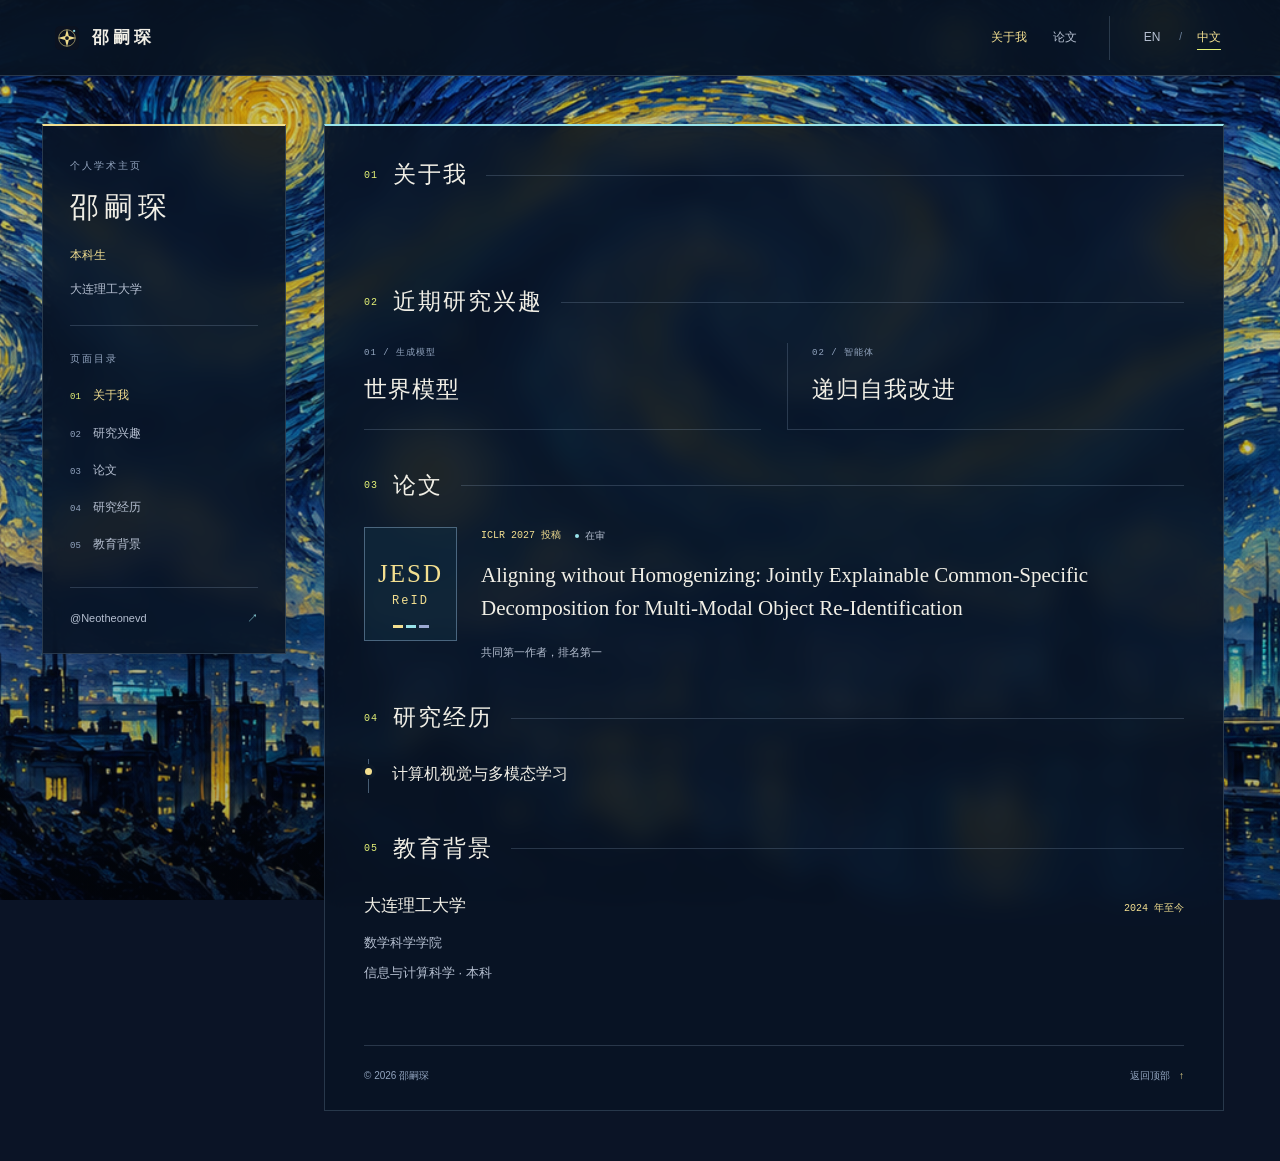
==== zh/index.html @ 3973ff3c "Use site-wide artwork background and separate Chinese and English pages" ====
<!doctype html>
<html lang="zh-CN">
<head>
  <meta charset="utf-8">
  <meta name="viewport" content="width=device-width, initial-scale=1">
  <meta name="theme-color" content="#0b1220">
  <meta name="description" content="邵嗣琛 · 大连理工大学 · 个人学术主页">
  <meta property="og:title" content="邵嗣琛">
  <meta property="og:type" content="website">
  <meta property="og:image" content="https://neotheonevd.github.io/assets/starry-night-city.png">
  <title>邵嗣琛 · 个人学术主页</title>
  <link rel="canonical" href="https://neotheonevd.github.io/zh/">
  <link rel="alternate" hreflang="en" href="https://neotheonevd.github.io/">
  <link rel="alternate" hreflang="zh-CN" href="https://neotheonevd.github.io/zh/">
  <link rel="icon" href="../assets/star.svg" type="image/svg+xml">
  <link rel="preload" as="image" href="../assets/starry-night-city.png">
  <link rel="stylesheet" href="../styles.css">
  <script src="../site.js" defer></script>
</head>
<body>
  <div class="site-background" aria-hidden="true"></div>
  <a class="skip-link" href="#main">跳转正文</a>
  <header class="masthead">
    <a class="wordmark" href="#top" aria-label="首页"><img src="../assets/star.svg" width="24" height="24" alt=""><span>邵嗣琛</span></a>
    <div class="header-actions"><nav class="top-nav" aria-label="页面目录"><a href="#about">关于我</a><a href="#publications">论文</a></nav>
      <nav class="language-switch" aria-label="Language"><a href="../" lang="en" hreflang="en" data-language-link>EN</a><span aria-hidden="true">/</span><a href="./" lang="zh-CN" hreflang="zh-CN" data-language-link aria-current="page">中文</a></nav>
    </div>
  </header>
  <div class="page-shell" id="top">
    <aside class="sidebar" aria-label="个人学术主页">
      <div class="identity"><p class="eyebrow">个人学术主页</p><h1>邵嗣琛</h1><p class="role">本科生</p><p class="affiliation">大连理工大学</p></div>
      <nav class="side-nav" aria-label="页面目录"><p class="eyebrow">页面目录</p><a href="#about" aria-current="location"><span>01</span>关于我</a>
<a href="#research"><span>02</span>研究兴趣</a>
<a href="#publications"><span>03</span>论文</a>
<a href="#experience"><span>04</span>研究经历</a>
<a href="#education"><span>05</span>教育背景</a></nav>
      <a class="sidebar-github" href="https://github.com/Neotheonevd" target="_blank" rel="noopener noreferrer"><span>@Neotheonevd</span><span aria-hidden="true">↗</span></a>
    </aside>
    <main id="main" tabindex="-1">
      <section class="section about-section" id="about" aria-labelledby="about-title"><div class="section-heading"><span class="section-number">01</span><h2 id="about-title">关于我</h2><span class="heading-line"></span></div>
        <div class="about-copy">
          <!-- Personal introduction: the owner will supply the text for this language. -->
        </div>
      </section>
      <section class="section" id="research" aria-labelledby="research-title"><div class="section-heading"><span class="section-number">02</span><h2 id="research-title">近期研究兴趣</h2><span class="heading-line"></span></div>
        <div class="interest-grid"><article class="interest"><p class="interest-kicker">01 / 生成模型</p><h3>世界模型</h3></article><article class="interest"><p class="interest-kicker">02 / 智能体</p><h3>递归自我改进</h3></article></div>
      </section>
      <section class="section" id="publications" aria-labelledby="publications-title"><div class="section-heading"><span class="section-number">03</span><h2 id="publications-title">论文</h2><span class="heading-line"></span></div>
        <article class="publication"><div class="publication-mark" aria-hidden="true"><span>JESD</span><small>ReID</small><div class="modality-bars"><i></i><i></i><i></i></div></div><div class="publication-body"><div class="publication-meta"><span class="venue">ICLR 2027 投稿</span><span class="review-status"><span></span>在审</span></div><h3>Aligning without Homogenizing: Jointly Explainable Common-Specific Decomposition for Multi-Modal Object Re-Identification</h3><p class="authorship">共同第一作者，排名第一</p>
          <!-- The owner will supply any additional paper description. -->
        </div></article>
      </section>
      <section class="section" id="experience" aria-labelledby="experience-title"><div class="section-heading"><span class="section-number">04</span><h2 id="experience-title">研究经历</h2><span class="heading-line"></span></div>
        <div class="experience-entry"><span class="timeline-point" aria-hidden="true"></span><h3>计算机视觉与多模态学习</h3>
          <!-- The owner will supply research experience details. -->
        </div>
      </section>
      <section class="section" id="education" aria-labelledby="education-title"><div class="section-heading"><span class="section-number">05</span><h2 id="education-title">教育背景</h2><span class="heading-line"></span></div>
        <div class="education-entry"><div class="education-top"><h3>大连理工大学</h3><span class="education-date">2024 年至今</span></div><p>数学科学学院</p><p>信息与计算科学 · 本科</p></div>
      </section>
      <footer class="footer"><span>© <span id="year">2026</span> 邵嗣琛</span><a href="#top">返回顶部 <span aria-hidden="true">↑</span></a></footer>
    </main>
  </div>
</body>
</html>
---- styles.css ----
@charset "UTF-8";
:root{color-scheme:dark;--text:#f1efe6;--muted:#b6c0d1;--faint:#93a5bf;--line:#a3c2dd35;--gold:#f3df90;--cyan:#98e3ea;--acid:#e4f176;--serif:Georgia,'Times New Roman','Noto Serif SC','Songti SC',serif;--sans:'Segoe UI','PingFang SC','Microsoft YaHei',sans-serif;--mono:'Cascadia Code',Consolas,monospace}
*{box-sizing:border-box}html{scroll-behavior:smooth;scroll-padding-top:112px}body{margin:0;background:#0b1426;color:var(--text);font:15px/1.85 var(--sans);-webkit-font-smoothing:antialiased}.site-background{position:fixed;inset:0;z-index:-1;pointer-events:none;background:linear-gradient(#07132630,#050d1f52),url('assets/starry-night-city.png') center/cover no-repeat}a{color:inherit;text-decoration:none}a:focus-visible{outline:2px solid var(--acid);outline-offset:5px}::selection{background:var(--gold);color:#0b1426}p{margin:0 0 16px}.skip-link{position:fixed;top:-80px;left:20px;padding:10px 18px;z-index:100;background:var(--gold);color:#0b1426}.skip-link:focus{top:10px}
.masthead{position:sticky;top:0;z-index:10;display:flex;align-items:center;justify-content:space-between;height:76px;padding:0 4.3%;border-bottom:1px solid var(--line);background:#081322e8;backdrop-filter:blur(16px)}.wordmark{display:flex;align-items:center;gap:13px;font-size:13px;letter-spacing:2px;font-weight:600}html[lang="zh-CN"] .wordmark{font-size:17px;letter-spacing:4px}.header-actions{display:flex;align-items:center;gap:32px}.top-nav{display:flex;gap:26px;font-size:12px;color:var(--muted)}.top-nav a:hover,.top-nav .nav-active{color:var(--gold)}.language-switch{display:flex;align-items:center;gap:11px;border-left:1px solid var(--line);padding-left:26px;font-size:12px}.language-switch>a{min-width:32px;min-height:44px;display:flex;align-items:center;justify-content:center;color:var(--muted)}.language-switch>a[aria-current]{color:var(--gold);text-decoration:underline;text-decoration-color:var(--acid);text-underline-offset:8px}.language-switch>span{color:#7288a3;font-size:10px}
.page-shell{display:grid;grid-template-columns:244px minmax(0,900px);gap:38px;max-width:1330px;padding:48px 42px 50px;margin:auto;align-items:start}.sidebar{position:sticky;top:112px;padding:31px 27px 24px;border:1px solid var(--line);border-top:2px solid var(--gold);background:#081425df;backdrop-filter:blur(12px)}.identity{padding-bottom:25px;border-bottom:1px solid var(--line)}.eyebrow{color:var(--faint);font:9px/1.7 var(--mono);letter-spacing:1.4px;margin-bottom:15px}html[lang="zh-CN"] .eyebrow{letter-spacing:2px;font-family:var(--sans);font-size:10px}h1{font:400 30px/1.3 var(--serif);letter-spacing:-.5px;margin:0 0 17px}html[lang="zh-CN"] h1{font-size:29px;letter-spacing:5px}.role{font-size:12px;color:var(--gold);margin:0 0 13px}.affiliation{font-size:12px;color:var(--muted);line-height:1.8;margin:0}.side-nav{display:flex;flex-direction:column;margin-top:24px}.side-nav>.eyebrow{margin-bottom:10px;font-size:8px}.side-nav>a{display:flex;align-items:baseline;gap:12px;color:var(--muted);font-size:12px;padding:9px 0;line-height:1.6}.side-nav>a>span{color:var(--faint);font:9px var(--mono)}.side-nav>a[aria-current],.side-nav>a:hover{color:var(--gold)}.side-nav>a[aria-current]>span{color:var(--acid)}.sidebar-github{display:flex;justify-content:space-between;gap:10px;border-top:1px solid var(--line);margin-top:24px;padding-top:20px;font-size:11px;color:var(--muted)}.sidebar-github>span:last-child{color:var(--cyan)}.sidebar-github:hover{color:var(--gold)}
main{min-width:0;padding:33px 39px 0;background:#081425df;border:1px solid var(--line);border-top:2px solid var(--cyan);backdrop-filter:blur(12px)}.section{padding:32px 0 8px;scroll-margin-top:28px}.about-section{padding-top:0}.section-heading{display:flex;align-items:center;gap:15px;margin-bottom:25px}.section-number{color:var(--acid);font:10px var(--mono);letter-spacing:1px}.section-heading h2{margin:0;font:400 26px/1.4 var(--serif);letter-spacing:-.25px}html[lang="zh-CN"] .section-heading h2{font-size:23px;letter-spacing:2px}.heading-line{flex:1;height:1px;margin-left:3px;background:var(--line)}.about-copy{min-height:30px;font-size:15px;color:var(--muted)}
.interest-grid{display:grid;grid-template-columns:1fr 1fr;gap:26px}.interest{min-width:0;border-bottom:1px solid var(--line);padding:3px 0 23px}.interest+.interest{border-left:1px solid var(--line);padding-left:24px}.interest-kicker{color:var(--faint);font:9px/1.7 var(--mono);letter-spacing:1px;margin-bottom:12px}.interest h3{margin:0;font:400 24px/1.4 var(--serif);letter-spacing:-.3px}html[lang="zh-CN"] .interest h3{font-size:23px;letter-spacing:1px}.publication{display:grid;grid-template-columns:93px minmax(0,1fr);gap:24px}.publication-mark{position:relative;height:114px;border:1px solid #91b2cf77;background:#102a3f99;display:flex;flex-direction:column;align-items:center;justify-content:center;color:var(--gold)}.publication-mark>span{font:25px var(--serif);letter-spacing:2px}.publication-mark>small{font:12px var(--mono);letter-spacing:2px;margin-top:6px}.modality-bars{position:absolute;bottom:12px;display:flex;gap:3px}.modality-bars i{width:10px;height:3px;background:var(--gold)}.modality-bars i:nth-child(2){background:var(--cyan)}.modality-bars i:nth-child(3){background:#9ba9d3}.publication-meta{display:flex;flex-wrap:wrap;align-items:center;gap:14px;margin-bottom:13px}.venue{font:10px/1.6 var(--mono);color:var(--gold)}.review-status{display:flex;align-items:center;gap:6px;font-size:10px;color:var(--muted)}.review-status>span{height:4px;width:4px;border-radius:50%;background:var(--cyan)}.publication h3{margin:0 0 16px;font:400 21px/1.6 var(--serif);overflow-wrap:break-word}.authorship{color:var(--muted);font-size:11px;margin:0}.experience-entry{position:relative;border-left:1px solid #91b2cf77;margin-left:4px;padding:0 0 4px 23px}.timeline-point{position:absolute;top:9px;left:-4px;height:7px;width:7px;border-radius:50%;background:var(--gold);box-shadow:0 0 0 4px #0b1828}.experience-entry h3{font-size:16px;font-weight:500;margin:0}.education-entry{padding-bottom:10px}.education-top{display:flex;align-items:baseline;justify-content:space-between;gap:15px;margin-bottom:10px}.education-top h3{font-weight:500;font-size:17px;margin:0}.education-date{white-space:nowrap;color:var(--gold);font:10px var(--mono)}.education-entry>p{font-size:13px;color:var(--muted);margin:5px 0}.footer{display:flex;align-items:center;justify-content:space-between;flex-wrap:wrap;gap:15px;margin-top:37px;padding:21px 0 25px;border-top:1px solid var(--line);color:var(--faint);font-size:10px}.footer a:hover,.footer a>span{color:var(--gold)}.footer a>span{margin-left:6px}
@media(min-width:1500px){.page-shell{max-width:1420px;grid-template-columns:255px minmax(0,1000px);gap:46px}main{padding:40px 46px 0}}
@media(max-width:1100px){.page-shell{grid-template-columns:210px minmax(0,1fr);padding:35px 28px;gap:25px}.sidebar{padding:26px 22px}main{padding:29px 27px 0}.publication{grid-template-columns:75px minmax(0,1fr);gap:18px}.publication-mark{height:100px}.publication h3{font-size:19px}.interest h3{font-size:21px}.education-top{display:block}.education-date{display:block;margin-top:8px}}
@media(max-width:760px){html{scroll-padding-top:91px}.site-background{background-position:64% center}.masthead{height:66px;padding:0 21px}.wordmark{font-size:11px;letter-spacing:1.2px;gap:9px}html[lang="zh-CN"] .wordmark{font-size:15px}.wordmark img{width:21px;height:21px}.top-nav{display:none}.header-actions{gap:0}.language-switch{padding-left:0;border-left:0;gap:8px;font-size:12px}.page-shell{display:block;max-width:650px;padding:25px 18px 34px}.sidebar{position:static;margin:0 0 24px;padding:24px 23px 0}.identity{border-bottom:0;padding-bottom:4px}.identity>.eyebrow{font-size:8px;margin-bottom:10px}h1{font-size:29px;margin-bottom:11px}.role{display:inline;font-size:11px;margin:0 13px 0 0}.affiliation{display:inline;font-size:11px}.side-nav{flex-direction:row;white-space:nowrap;overflow-x:auto;gap:22px;margin-top:19px;padding:13px 0;border-top:1px solid var(--line);scrollbar-width:thin;scrollbar-color:#eedb8b66 transparent}.side-nav>.eyebrow{display:none}.side-nav>a{font-size:11px;gap:7px;padding:5px 0}.side-nav>a>span{font-size:8px}.sidebar-github{margin:0;padding:13px 0 16px;font-size:11px}main{padding:25px 22px 0}.section{padding:29px 0 6px}.about-section{padding-top:0}.section-heading{gap:11px;margin-bottom:21px}.section-heading h2{font-size:23px}html[lang="zh-CN"] .section-heading h2{font-size:21px}.section-number{font-size:9px}.about-copy{min-height:24px;font-size:14px}.interest-grid{gap:18px}.interest+.interest{padding-left:17px}.interest-kicker{font-size:8px;letter-spacing:.4px;margin-bottom:10px}.interest h3,html[lang="zh-CN"] .interest h3{font-size:21px}.publication{display:block}.publication-mark{display:none}.publication-meta{gap:12px}.venue,.review-status{font-size:10px}.publication h3{font-size:21px;line-height:1.6}.authorship{font-size:11px}.experience-entry{padding-left:19px}.experience-entry h3{font-size:15px}.education-top h3{font-size:16px}.education-entry>p{font-size:12px}.footer{margin-top:27px;font-size:10px;gap:10px}}
@media(max-width:370px){.masthead{padding:0 17px}.wordmark{letter-spacing:.5px;font-size:10px}.page-shell{padding-left:13px;padding-right:13px}.sidebar,main{padding-left:19px;padding-right:19px}.interest-grid{grid-template-columns:1fr;gap:15px}.interest+.interest{padding-left:0;border-left:0}}
@media(prefers-reduced-motion:reduce){html{scroll-behavior:auto}}
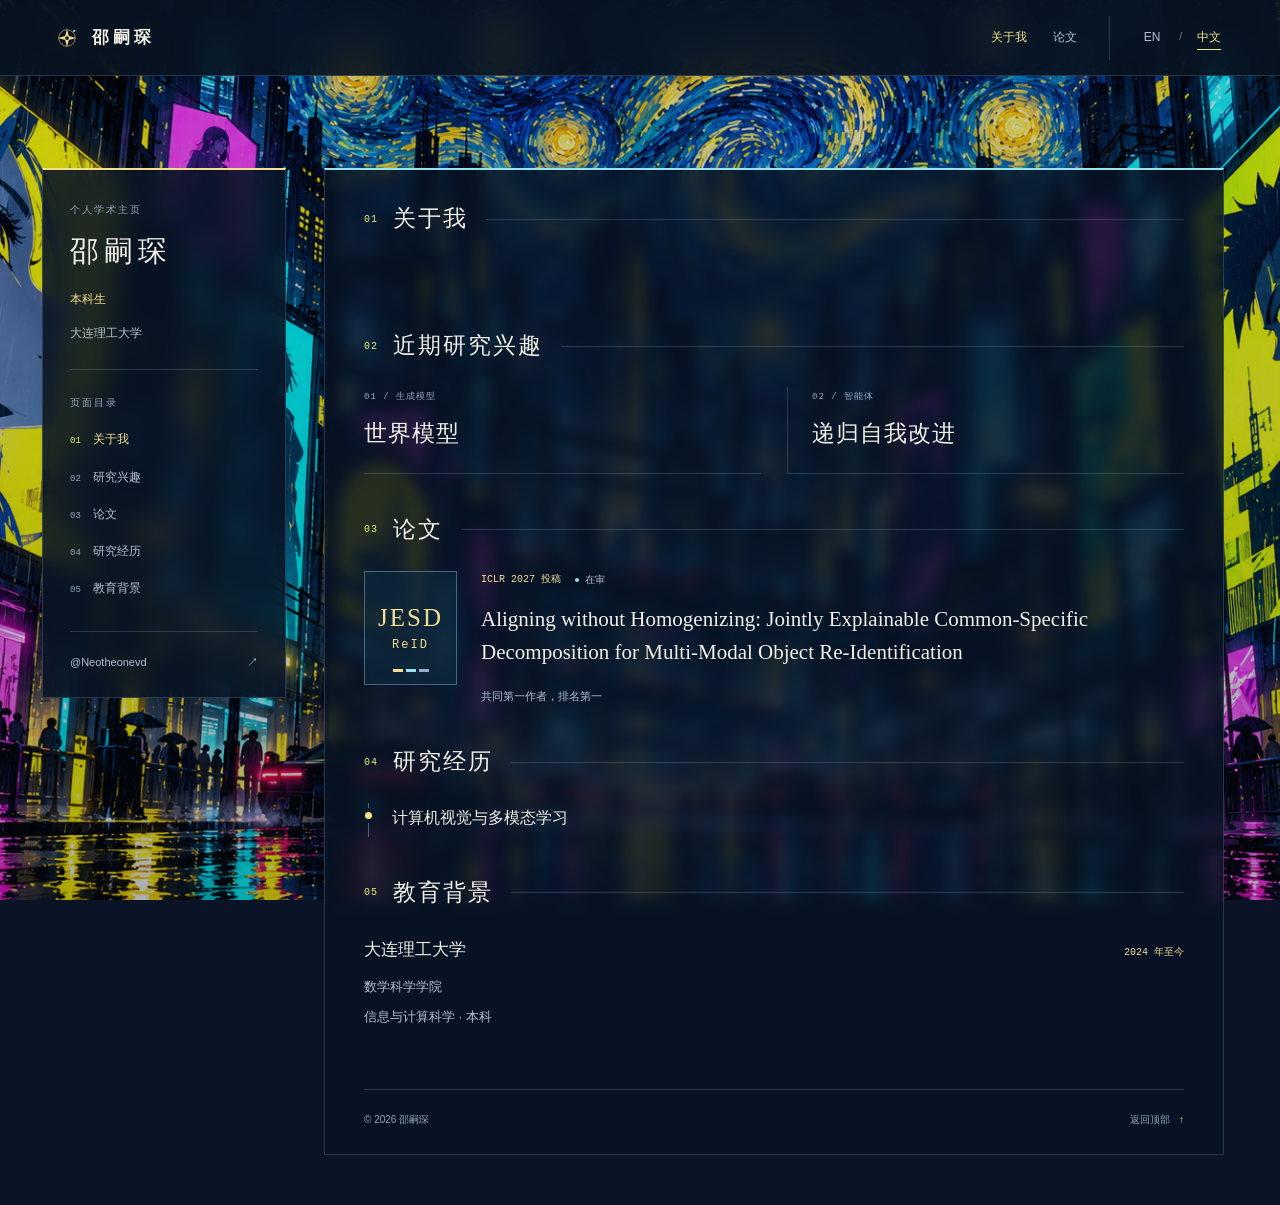
==== commit dca23c86: "Strengthen cyberpunk background with neon billboards and a rainy night street" ====
--- a/zh/index.html
+++ b/zh/index.html
@@ -7,13 +7,13 @@
   <meta name="description" content="邵嗣琛 · 大连理工大学 · 个人学术主页">
   <meta property="og:title" content="邵嗣琛">
   <meta property="og:type" content="website">
-  <meta property="og:image" content="https://neotheonevd.github.io/assets/starry-night-city.png">
+  <meta property="og:image" content="https://neotheonevd.github.io/assets/starry-rain-city-v2.png">
   <title>邵嗣琛 · 个人学术主页</title>
   <link rel="canonical" href="https://neotheonevd.github.io/zh/">
   <link rel="alternate" hreflang="en" href="https://neotheonevd.github.io/">
   <link rel="alternate" hreflang="zh-CN" href="https://neotheonevd.github.io/zh/">
   <link rel="icon" href="../assets/star.svg" type="image/svg+xml">
-  <link rel="preload" as="image" href="../assets/starry-night-city.png">
+  <link rel="preload" as="image" href="../assets/starry-rain-city-v2.png">
   <link rel="stylesheet" href="../styles.css">
   <script src="../site.js" defer></script>
 </head>
--- a/styles.css
+++ b/styles.css
@@ -1,12 +1,17 @@
-@charset "UTF-8";
-:root{color-scheme:dark;--text:#f1efe6;--muted:#b6c0d1;--faint:#93a5bf;--line:#a3c2dd35;--gold:#f3df90;--cyan:#98e3ea;--acid:#e4f176;--serif:Georgia,'Times New Roman','Noto Serif SC','Songti SC',serif;--sans:'Segoe UI','PingFang SC','Microsoft YaHei',sans-serif;--mono:'Cascadia Code',Consolas,monospace}
-*{box-sizing:border-box}html{scroll-behavior:smooth;scroll-padding-top:112px}body{margin:0;background:#0b1426;color:var(--text);font:15px/1.85 var(--sans);-webkit-font-smoothing:antialiased}.site-background{position:fixed;inset:0;z-index:-1;pointer-events:none;background:linear-gradient(#07132630,#050d1f52),url('assets/starry-night-city.png') center/cover no-repeat}a{color:inherit;text-decoration:none}a:focus-visible{outline:2px solid var(--acid);outline-offset:5px}::selection{background:var(--gold);color:#0b1426}p{margin:0 0 16px}.skip-link{position:fixed;top:-80px;left:20px;padding:10px 18px;z-index:100;background:var(--gold);color:#0b1426}.skip-link:focus{top:10px}
-.masthead{position:sticky;top:0;z-index:10;display:flex;align-items:center;justify-content:space-between;height:76px;padding:0 4.3%;border-bottom:1px solid var(--line);background:#081322e8;backdrop-filter:blur(16px)}.wordmark{display:flex;align-items:center;gap:13px;font-size:13px;letter-spacing:2px;font-weight:600}html[lang="zh-CN"] .wordmark{font-size:17px;letter-spacing:4px}.header-actions{display:flex;align-items:center;gap:32px}.top-nav{display:flex;gap:26px;font-size:12px;color:var(--muted)}.top-nav a:hover,.top-nav .nav-active{color:var(--gold)}.language-switch{display:flex;align-items:center;gap:11px;border-left:1px solid var(--line);padding-left:26px;font-size:12px}.language-switch>a{min-width:32px;min-height:44px;display:flex;align-items:center;justify-content:center;color:var(--muted)}.language-switch>a[aria-current]{color:var(--gold);text-decoration:underline;text-decoration-color:var(--acid);text-underline-offset:8px}.language-switch>span{color:#7288a3;font-size:10px}
-.page-shell{display:grid;grid-template-columns:244px minmax(0,900px);gap:38px;max-width:1330px;padding:48px 42px 50px;margin:auto;align-items:start}.sidebar{position:sticky;top:112px;padding:31px 27px 24px;border:1px solid var(--line);border-top:2px solid var(--gold);background:#081425df;backdrop-filter:blur(12px)}.identity{padding-bottom:25px;border-bottom:1px solid var(--line)}.eyebrow{color:var(--faint);font:9px/1.7 var(--mono);letter-spacing:1.4px;margin-bottom:15px}html[lang="zh-CN"] .eyebrow{letter-spacing:2px;font-family:var(--sans);font-size:10px}h1{font:400 30px/1.3 var(--serif);letter-spacing:-.5px;margin:0 0 17px}html[lang="zh-CN"] h1{font-size:29px;letter-spacing:5px}.role{font-size:12px;color:var(--gold);margin:0 0 13px}.affiliation{font-size:12px;color:var(--muted);line-height:1.8;margin:0}.side-nav{display:flex;flex-direction:column;margin-top:24px}.side-nav>.eyebrow{margin-bottom:10px;font-size:8px}.side-nav>a{display:flex;align-items:baseline;gap:12px;color:var(--muted);font-size:12px;padding:9px 0;line-height:1.6}.side-nav>a>span{color:var(--faint);font:9px var(--mono)}.side-nav>a[aria-current],.side-nav>a:hover{color:var(--gold)}.side-nav>a[aria-current]>span{color:var(--acid)}.sidebar-github{display:flex;justify-content:space-between;gap:10px;border-top:1px solid var(--line);margin-top:24px;padding-top:20px;font-size:11px;color:var(--muted)}.sidebar-github>span:last-child{color:var(--cyan)}.sidebar-github:hover{color:var(--gold)}
-main{min-width:0;padding:33px 39px 0;background:#081425df;border:1px solid var(--line);border-top:2px solid var(--cyan);backdrop-filter:blur(12px)}.section{padding:32px 0 8px;scroll-margin-top:28px}.about-section{padding-top:0}.section-heading{display:flex;align-items:center;gap:15px;margin-bottom:25px}.section-number{color:var(--acid);font:10px var(--mono);letter-spacing:1px}.section-heading h2{margin:0;font:400 26px/1.4 var(--serif);letter-spacing:-.25px}html[lang="zh-CN"] .section-heading h2{font-size:23px;letter-spacing:2px}.heading-line{flex:1;height:1px;margin-left:3px;background:var(--line)}.about-copy{min-height:30px;font-size:15px;color:var(--muted)}
-.interest-grid{display:grid;grid-template-columns:1fr 1fr;gap:26px}.interest{min-width:0;border-bottom:1px solid var(--line);padding:3px 0 23px}.interest+.interest{border-left:1px solid var(--line);padding-left:24px}.interest-kicker{color:var(--faint);font:9px/1.7 var(--mono);letter-spacing:1px;margin-bottom:12px}.interest h3{margin:0;font:400 24px/1.4 var(--serif);letter-spacing:-.3px}html[lang="zh-CN"] .interest h3{font-size:23px;letter-spacing:1px}.publication{display:grid;grid-template-columns:93px minmax(0,1fr);gap:24px}.publication-mark{position:relative;height:114px;border:1px solid #91b2cf77;background:#102a3f99;display:flex;flex-direction:column;align-items:center;justify-content:center;color:var(--gold)}.publication-mark>span{font:25px var(--serif);letter-spacing:2px}.publication-mark>small{font:12px var(--mono);letter-spacing:2px;margin-top:6px}.modality-bars{position:absolute;bottom:12px;display:flex;gap:3px}.modality-bars i{width:10px;height:3px;background:var(--gold)}.modality-bars i:nth-child(2){background:var(--cyan)}.modality-bars i:nth-child(3){background:#9ba9d3}.publication-meta{display:flex;flex-wrap:wrap;align-items:center;gap:14px;margin-bottom:13px}.venue{font:10px/1.6 var(--mono);color:var(--gold)}.review-status{display:flex;align-items:center;gap:6px;font-size:10px;color:var(--muted)}.review-status>span{height:4px;width:4px;border-radius:50%;background:var(--cyan)}.publication h3{margin:0 0 16px;font:400 21px/1.6 var(--serif);overflow-wrap:break-word}.authorship{color:var(--muted);font-size:11px;margin:0}.experience-entry{position:relative;border-left:1px solid #91b2cf77;margin-left:4px;padding:0 0 4px 23px}.timeline-point{position:absolute;top:9px;left:-4px;height:7px;width:7px;border-radius:50%;background:var(--gold);box-shadow:0 0 0 4px #0b1828}.experience-entry h3{font-size:16px;font-weight:500;margin:0}.education-entry{padding-bottom:10px}.education-top{display:flex;align-items:baseline;justify-content:space-between;gap:15px;margin-bottom:10px}.education-top h3{font-weight:500;font-size:17px;margin:0}.education-date{white-space:nowrap;color:var(--gold);font:10px var(--mono)}.education-entry>p{font-size:13px;color:var(--muted);margin:5px 0}.footer{display:flex;align-items:center;justify-content:space-between;flex-wrap:wrap;gap:15px;margin-top:37px;padding:21px 0 25px;border-top:1px solid var(--line);color:var(--faint);font-size:10px}.footer a:hover,.footer a>span{color:var(--gold)}.footer a>span{margin-left:6px}
-@media(min-width:1500px){.page-shell{max-width:1420px;grid-template-columns:255px minmax(0,1000px);gap:46px}main{padding:40px 46px 0}}
-@media(max-width:1100px){.page-shell{grid-template-columns:210px minmax(0,1fr);padding:35px 28px;gap:25px}.sidebar{padding:26px 22px}main{padding:29px 27px 0}.publication{grid-template-columns:75px minmax(0,1fr);gap:18px}.publication-mark{height:100px}.publication h3{font-size:19px}.interest h3{font-size:21px}.education-top{display:block}.education-date{display:block;margin-top:8px}}
-@media(max-width:760px){html{scroll-padding-top:91px}.site-background{background-position:64% center}.masthead{height:66px;padding:0 21px}.wordmark{font-size:11px;letter-spacing:1.2px;gap:9px}html[lang="zh-CN"] .wordmark{font-size:15px}.wordmark img{width:21px;height:21px}.top-nav{display:none}.header-actions{gap:0}.language-switch{padding-left:0;border-left:0;gap:8px;font-size:12px}.page-shell{display:block;max-width:650px;padding:25px 18px 34px}.sidebar{position:static;margin:0 0 24px;padding:24px 23px 0}.identity{border-bottom:0;padding-bottom:4px}.identity>.eyebrow{font-size:8px;margin-bottom:10px}h1{font-size:29px;margin-bottom:11px}.role{display:inline;font-size:11px;margin:0 13px 0 0}.affiliation{display:inline;font-size:11px}.side-nav{flex-direction:row;white-space:nowrap;overflow-x:auto;gap:22px;margin-top:19px;padding:13px 0;border-top:1px solid var(--line);scrollbar-width:thin;scrollbar-color:#eedb8b66 transparent}.side-nav>.eyebrow{display:none}.side-nav>a{font-size:11px;gap:7px;padding:5px 0}.side-nav>a>span{font-size:8px}.sidebar-github{margin:0;padding:13px 0 16px;font-size:11px}main{padding:25px 22px 0}.section{padding:29px 0 6px}.about-section{padding-top:0}.section-heading{gap:11px;margin-bottom:21px}.section-heading h2{font-size:23px}html[lang="zh-CN"] .section-heading h2{font-size:21px}.section-number{font-size:9px}.about-copy{min-height:24px;font-size:14px}.interest-grid{gap:18px}.interest+.interest{padding-left:17px}.interest-kicker{font-size:8px;letter-spacing:.4px;margin-bottom:10px}.interest h3,html[lang="zh-CN"] .interest h3{font-size:21px}.publication{display:block}.publication-mark{display:none}.publication-meta{gap:12px}.venue,.review-status{font-size:10px}.publication h3{font-size:21px;line-height:1.6}.authorship{font-size:11px}.experience-entry{padding-left:19px}.experience-entry h3{font-size:15px}.education-top h3{font-size:16px}.education-entry>p{font-size:12px}.footer{margin-top:27px;font-size:10px;gap:10px}}
-@media(max-width:370px){.masthead{padding:0 17px}.wordmark{letter-spacing:.5px;font-size:10px}.page-shell{padding-left:13px;padding-right:13px}.sidebar,main{padding-left:19px;padding-right:19px}.interest-grid{grid-template-columns:1fr;gap:15px}.interest+.interest{padding-left:0;border-left:0}}
-@media(prefers-reduced-motion:reduce){html{scroll-behavior:auto}}
+@charset "UTF-8";
+:root{color-scheme:dark;--text:#f1efe6;--muted:#b6c0d1;--faint:#93a5bf;--line:#a3c2dd35;--gold:#f3df90;--cyan:#98e3ea;--acid:#e4f176;--serif:Georgia,'Times New Roman','Noto Serif SC','Songti SC',serif;--sans:'Segoe UI','PingFang SC','Microsoft YaHei',sans-serif;--mono:'Cascadia Code',Consolas,monospace}
+*{box-sizing:border-box}html{scroll-behavior:smooth;scroll-padding-top:112px}body{margin:0;background:#0b1426;color:var(--text);font:15px/1.85 var(--sans);-webkit-font-smoothing:antialiased}.site-background{position:fixed;inset:0;z-index:-1;pointer-events:none;background:linear-gradient(#07132630,#050d1f52),url('assets/starry-rain-city-v2.png') center/cover no-repeat}a{color:inherit;text-decoration:none}a:focus-visible{outline:2px solid var(--acid);outline-offset:5px}::selection{background:var(--gold);color:#0b1426}p{margin:0 0 16px}.skip-link{position:fixed;top:-80px;left:20px;padding:10px 18px;z-index:100;background:var(--gold);color:#0b1426}.skip-link:focus{top:10px}
+.masthead{position:sticky;top:0;z-index:10;display:flex;align-items:center;justify-content:space-between;height:76px;padding:0 4.3%;border-bottom:1px solid var(--line);background:#081322e8;backdrop-filter:blur(16px)}.wordmark{display:flex;align-items:center;gap:13px;font-size:13px;letter-spacing:2px;font-weight:600}html[lang="zh-CN"] .wordmark{font-size:17px;letter-spacing:4px}.header-actions{display:flex;align-items:center;gap:32px}.top-nav{display:flex;gap:26px;font-size:12px;color:var(--muted)}.top-nav a:hover,.top-nav .nav-active{color:var(--gold)}.language-switch{display:flex;align-items:center;gap:11px;border-left:1px solid var(--line);padding-left:26px;font-size:12px}.language-switch>a{min-width:32px;min-height:44px;display:flex;align-items:center;justify-content:center;color:var(--muted)}.language-switch>a[aria-current]{color:var(--gold);text-decoration:underline;text-decoration-color:var(--acid);text-underline-offset:8px}.language-switch>span{color:#7288a3;font-size:10px}
+.page-shell{display:grid;grid-template-columns:244px minmax(0,900px);gap:38px;max-width:1330px;padding:48px 42px 50px;margin:auto;align-items:start}.sidebar{position:sticky;top:112px;padding:31px 27px 24px;border:1px solid var(--line);border-top:2px solid var(--gold);background:#081425df;backdrop-filter:blur(12px)}.identity{padding-bottom:25px;border-bottom:1px solid var(--line)}.eyebrow{color:var(--faint);font:9px/1.7 var(--mono);letter-spacing:1.4px;margin-bottom:15px}html[lang="zh-CN"] .eyebrow{letter-spacing:2px;font-family:var(--sans);font-size:10px}h1{font:400 30px/1.3 var(--serif);letter-spacing:-.5px;margin:0 0 17px}html[lang="zh-CN"] h1{font-size:29px;letter-spacing:5px}.role{font-size:12px;color:var(--gold);margin:0 0 13px}.affiliation{font-size:12px;color:var(--muted);line-height:1.8;margin:0}.side-nav{display:flex;flex-direction:column;margin-top:24px}.side-nav>.eyebrow{margin-bottom:10px;font-size:8px}.side-nav>a{display:flex;align-items:baseline;gap:12px;color:var(--muted);font-size:12px;padding:9px 0;line-height:1.6}.side-nav>a>span{color:var(--faint);font:9px var(--mono)}.side-nav>a[aria-current],.side-nav>a:hover{color:var(--gold)}.side-nav>a[aria-current]>span{color:var(--acid)}.sidebar-github{display:flex;justify-content:space-between;gap:10px;border-top:1px solid var(--line);margin-top:24px;padding-top:20px;font-size:11px;color:var(--muted)}.sidebar-github>span:last-child{color:var(--cyan)}.sidebar-github:hover{color:var(--gold)}
+main{min-width:0;padding:33px 39px 0;background:#081425df;border:1px solid var(--line);border-top:2px solid var(--cyan);backdrop-filter:blur(12px)}.section{padding:32px 0 8px;scroll-margin-top:28px}.about-section{padding-top:0}.section-heading{display:flex;align-items:center;gap:15px;margin-bottom:25px}.section-number{color:var(--acid);font:10px var(--mono);letter-spacing:1px}.section-heading h2{margin:0;font:400 26px/1.4 var(--serif);letter-spacing:-.25px}html[lang="zh-CN"] .section-heading h2{font-size:23px;letter-spacing:2px}.heading-line{flex:1;height:1px;margin-left:3px;background:var(--line)}.about-copy{min-height:30px;font-size:15px;color:var(--muted)}
+.interest-grid{display:grid;grid-template-columns:1fr 1fr;gap:26px}.interest{min-width:0;border-bottom:1px solid var(--line);padding:3px 0 23px}.interest+.interest{border-left:1px solid var(--line);padding-left:24px}.interest-kicker{color:var(--faint);font:9px/1.7 var(--mono);letter-spacing:1px;margin-bottom:12px}.interest h3{margin:0;font:400 24px/1.4 var(--serif);letter-spacing:-.3px}html[lang="zh-CN"] .interest h3{font-size:23px;letter-spacing:1px}.publication{display:grid;grid-template-columns:93px minmax(0,1fr);gap:24px}.publication-mark{position:relative;height:114px;border:1px solid #91b2cf77;background:#102a3f99;display:flex;flex-direction:column;align-items:center;justify-content:center;color:var(--gold)}.publication-mark>span{font:25px var(--serif);letter-spacing:2px}.publication-mark>small{font:12px var(--mono);letter-spacing:2px;margin-top:6px}.modality-bars{position:absolute;bottom:12px;display:flex;gap:3px}.modality-bars i{width:10px;height:3px;background:var(--gold)}.modality-bars i:nth-child(2){background:var(--cyan)}.modality-bars i:nth-child(3){background:#9ba9d3}.publication-meta{display:flex;flex-wrap:wrap;align-items:center;gap:14px;margin-bottom:13px}.venue{font:10px/1.6 var(--mono);color:var(--gold)}.review-status{display:flex;align-items:center;gap:6px;font-size:10px;color:var(--muted)}.review-status>span{height:4px;width:4px;border-radius:50%;background:var(--cyan)}.publication h3{margin:0 0 16px;font:400 21px/1.6 var(--serif);overflow-wrap:break-word}.authorship{color:var(--muted);font-size:11px;margin:0}.experience-entry{position:relative;border-left:1px solid #91b2cf77;margin-left:4px;padding:0 0 4px 23px}.timeline-point{position:absolute;top:9px;left:-4px;height:7px;width:7px;border-radius:50%;background:var(--gold);box-shadow:0 0 0 4px #0b1828}.experience-entry h3{font-size:16px;font-weight:500;margin:0}.education-entry{padding-bottom:10px}.education-top{display:flex;align-items:baseline;justify-content:space-between;gap:15px;margin-bottom:10px}.education-top h3{font-weight:500;font-size:17px;margin:0}.education-date{white-space:nowrap;color:var(--gold);font:10px var(--mono)}.education-entry>p{font-size:13px;color:var(--muted);margin:5px 0}.footer{display:flex;align-items:center;justify-content:space-between;flex-wrap:wrap;gap:15px;margin-top:37px;padding:21px 0 25px;border-top:1px solid var(--line);color:var(--faint);font-size:10px}.footer a:hover,.footer a>span{color:var(--gold)}.footer a>span{margin-left:6px}
+@media(min-width:1500px){.page-shell{max-width:1420px;grid-template-columns:255px minmax(0,1000px);gap:46px}main{padding:40px 46px 0}}
+@media(max-width:1100px){.page-shell{grid-template-columns:210px minmax(0,1fr);padding:35px 28px;gap:25px}.sidebar{padding:26px 22px}main{padding:29px 27px 0}.publication{grid-template-columns:75px minmax(0,1fr);gap:18px}.publication-mark{height:100px}.publication h3{font-size:19px}.interest h3{font-size:21px}.education-top{display:block}.education-date{display:block;margin-top:8px}}
+@media(max-width:760px){html{scroll-padding-top:91px}.site-background{background-position:64% center}.masthead{height:66px;padding:0 21px}.wordmark{font-size:11px;letter-spacing:1.2px;gap:9px}html[lang="zh-CN"] .wordmark{font-size:15px}.wordmark img{width:21px;height:21px}.top-nav{display:none}.header-actions{gap:0}.language-switch{padding-left:0;border-left:0;gap:8px;font-size:12px}.page-shell{display:block;max-width:650px;padding:25px 18px 34px}.sidebar{position:static;margin:0 0 24px;padding:24px 23px 0}.identity{border-bottom:0;padding-bottom:4px}.identity>.eyebrow{font-size:8px;margin-bottom:10px}h1{font-size:29px;margin-bottom:11px}.role{display:inline;font-size:11px;margin:0 13px 0 0}.affiliation{display:inline;font-size:11px}.side-nav{flex-direction:row;white-space:nowrap;overflow-x:auto;gap:22px;margin-top:19px;padding:13px 0;border-top:1px solid var(--line);scrollbar-width:thin;scrollbar-color:#eedb8b66 transparent}.side-nav>.eyebrow{display:none}.side-nav>a{font-size:11px;gap:7px;padding:5px 0}.side-nav>a>span{font-size:8px}.sidebar-github{margin:0;padding:13px 0 16px;font-size:11px}main{padding:25px 22px 0}.section{padding:29px 0 6px}.about-section{padding-top:0}.section-heading{gap:11px;margin-bottom:21px}.section-heading h2{font-size:23px}html[lang="zh-CN"] .section-heading h2{font-size:21px}.section-number{font-size:9px}.about-copy{min-height:24px;font-size:14px}.interest-grid{gap:18px}.interest+.interest{padding-left:17px}.interest-kicker{font-size:8px;letter-spacing:.4px;margin-bottom:10px}.interest h3,html[lang="zh-CN"] .interest h3{font-size:21px}.publication{display:block}.publication-mark{display:none}.publication-meta{gap:12px}.venue,.review-status{font-size:10px}.publication h3{font-size:21px;line-height:1.6}.authorship{font-size:11px}.experience-entry{padding-left:19px}.experience-entry h3{font-size:15px}.education-top h3{font-size:16px}.education-entry>p{font-size:12px}.footer{margin-top:27px;font-size:10px;gap:10px}}
+@media(max-width:370px){.masthead{padding:0 17px}.wordmark{letter-spacing:.5px;font-size:10px}.page-shell{padding-left:13px;padding-right:13px}.sidebar,main{padding-left:19px;padding-right:19px}.interest-grid{grid-template-columns:1fr;gap:15px}.interest+.interest{padding-left:0;border-left:0}}
+@media(prefers-reduced-motion:reduce){html{scroll-behavior:auto}}
+
+/* Give the city background breathing room around the reading panels. */
+main{background:#081425d4;backdrop-filter:blur(7px)}
+@media(min-width:761px){.page-shell{padding-top:92px}}
+@media(max-width:760px){.site-background{background-position:90% center}}
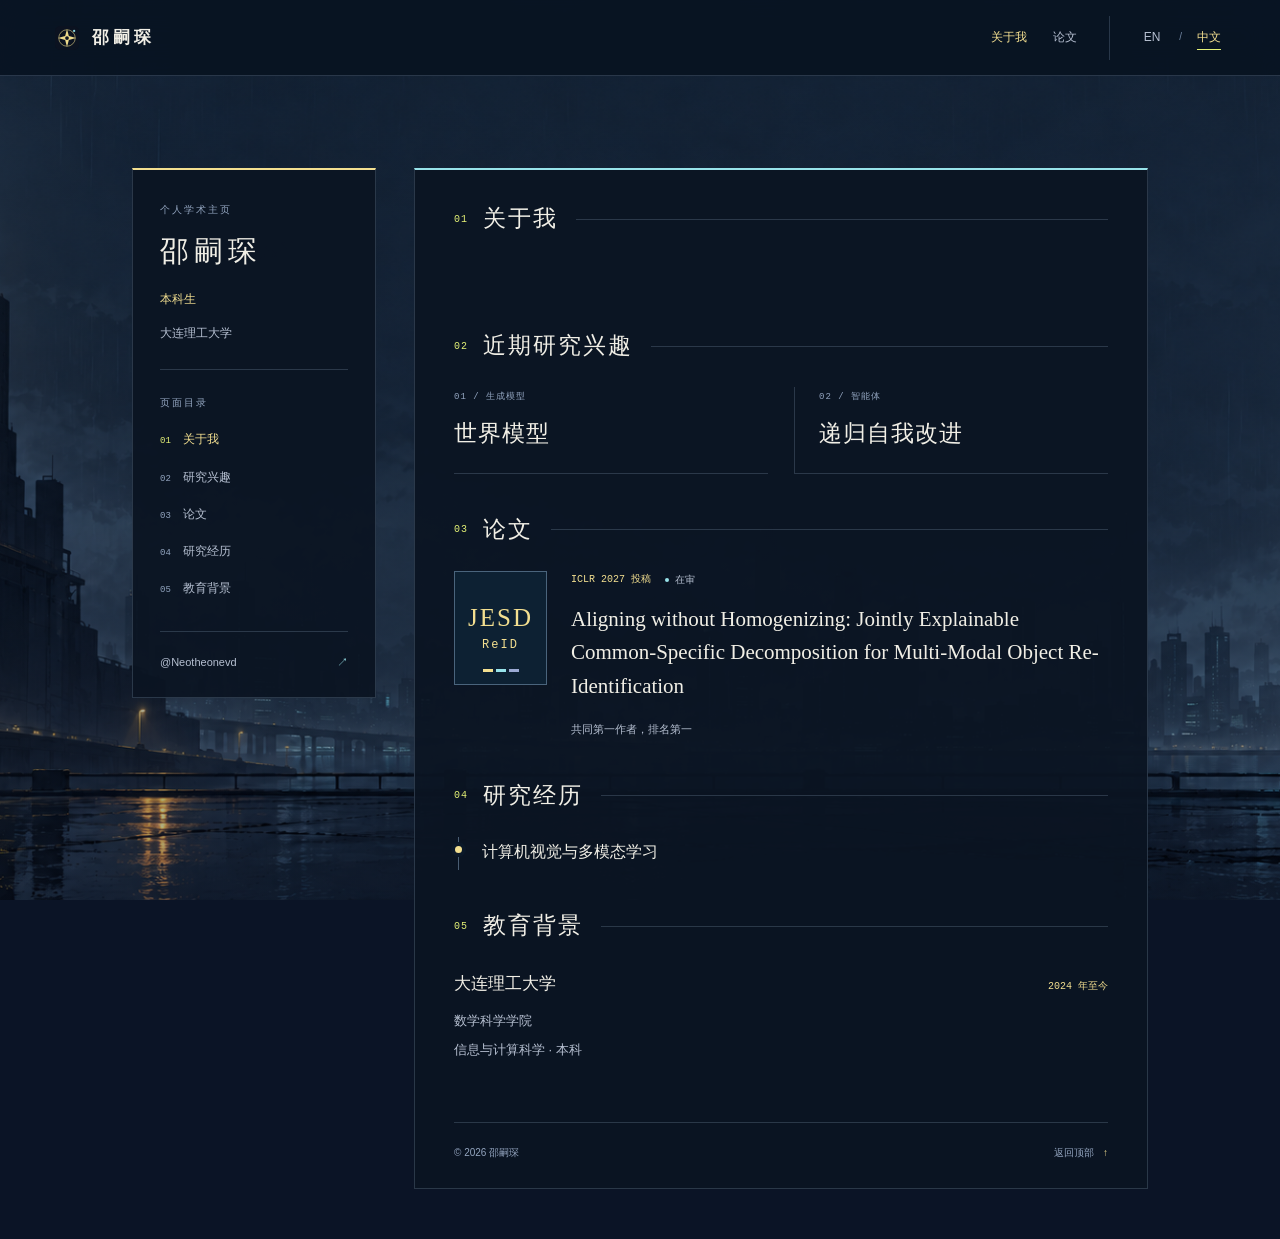
==== commit a472bd0a: "Simplify the rainy city background to two David and Lucy billboards" ====
--- a/zh/index.html
+++ b/zh/index.html
@@ -7,13 +7,13 @@
   <meta name="description" content="邵嗣琛 · 大连理工大学 · 个人学术主页">
   <meta property="og:title" content="邵嗣琛">
   <meta property="og:type" content="website">
-  <meta property="og:image" content="https://neotheonevd.github.io/assets/starry-rain-city-v2.png">
+  <meta property="og:image" content="https://neotheonevd.github.io/assets/rain-city-david-lucy-v3.png">
   <title>邵嗣琛 · 个人学术主页</title>
   <link rel="canonical" href="https://neotheonevd.github.io/zh/">
   <link rel="alternate" hreflang="en" href="https://neotheonevd.github.io/">
   <link rel="alternate" hreflang="zh-CN" href="https://neotheonevd.github.io/zh/">
   <link rel="icon" href="../assets/star.svg" type="image/svg+xml">
-  <link rel="preload" as="image" href="../assets/starry-rain-city-v2.png">
+  <link rel="preload" as="image" href="../assets/rain-city-david-lucy-v3.png">
   <link rel="stylesheet" href="../styles.css">
   <script src="../site.js" defer></script>
 </head>
--- a/styles.css
+++ b/styles.css
@@ -1,6 +1,6 @@
 @charset "UTF-8";
 :root{color-scheme:dark;--text:#f1efe6;--muted:#b6c0d1;--faint:#93a5bf;--line:#a3c2dd35;--gold:#f3df90;--cyan:#98e3ea;--acid:#e4f176;--serif:Georgia,'Times New Roman','Noto Serif SC','Songti SC',serif;--sans:'Segoe UI','PingFang SC','Microsoft YaHei',sans-serif;--mono:'Cascadia Code',Consolas,monospace}
-*{box-sizing:border-box}html{scroll-behavior:smooth;scroll-padding-top:112px}body{margin:0;background:#0b1426;color:var(--text);font:15px/1.85 var(--sans);-webkit-font-smoothing:antialiased}.site-background{position:fixed;inset:0;z-index:-1;pointer-events:none;background:linear-gradient(#07132630,#050d1f52),url('assets/starry-rain-city-v2.png') center/cover no-repeat}a{color:inherit;text-decoration:none}a:focus-visible{outline:2px solid var(--acid);outline-offset:5px}::selection{background:var(--gold);color:#0b1426}p{margin:0 0 16px}.skip-link{position:fixed;top:-80px;left:20px;padding:10px 18px;z-index:100;background:var(--gold);color:#0b1426}.skip-link:focus{top:10px}
+*{box-sizing:border-box}html{scroll-behavior:smooth;scroll-padding-top:112px}body{margin:0;background:#0b1426;color:var(--text);font:15px/1.85 var(--sans);-webkit-font-smoothing:antialiased}.site-background{position:fixed;inset:0;z-index:-1;pointer-events:none;background:linear-gradient(#07132630,#050d1f52),url('assets/rain-city-david-lucy-v3.png') center/cover no-repeat}a{color:inherit;text-decoration:none}a:focus-visible{outline:2px solid var(--acid);outline-offset:5px}::selection{background:var(--gold);color:#0b1426}p{margin:0 0 16px}.skip-link{position:fixed;top:-80px;left:20px;padding:10px 18px;z-index:100;background:var(--gold);color:#0b1426}.skip-link:focus{top:10px}
 .masthead{position:sticky;top:0;z-index:10;display:flex;align-items:center;justify-content:space-between;height:76px;padding:0 4.3%;border-bottom:1px solid var(--line);background:#081322e8;backdrop-filter:blur(16px)}.wordmark{display:flex;align-items:center;gap:13px;font-size:13px;letter-spacing:2px;font-weight:600}html[lang="zh-CN"] .wordmark{font-size:17px;letter-spacing:4px}.header-actions{display:flex;align-items:center;gap:32px}.top-nav{display:flex;gap:26px;font-size:12px;color:var(--muted)}.top-nav a:hover,.top-nav .nav-active{color:var(--gold)}.language-switch{display:flex;align-items:center;gap:11px;border-left:1px solid var(--line);padding-left:26px;font-size:12px}.language-switch>a{min-width:32px;min-height:44px;display:flex;align-items:center;justify-content:center;color:var(--muted)}.language-switch>a[aria-current]{color:var(--gold);text-decoration:underline;text-decoration-color:var(--acid);text-underline-offset:8px}.language-switch>span{color:#7288a3;font-size:10px}
 .page-shell{display:grid;grid-template-columns:244px minmax(0,900px);gap:38px;max-width:1330px;padding:48px 42px 50px;margin:auto;align-items:start}.sidebar{position:sticky;top:112px;padding:31px 27px 24px;border:1px solid var(--line);border-top:2px solid var(--gold);background:#081425df;backdrop-filter:blur(12px)}.identity{padding-bottom:25px;border-bottom:1px solid var(--line)}.eyebrow{color:var(--faint);font:9px/1.7 var(--mono);letter-spacing:1.4px;margin-bottom:15px}html[lang="zh-CN"] .eyebrow{letter-spacing:2px;font-family:var(--sans);font-size:10px}h1{font:400 30px/1.3 var(--serif);letter-spacing:-.5px;margin:0 0 17px}html[lang="zh-CN"] h1{font-size:29px;letter-spacing:5px}.role{font-size:12px;color:var(--gold);margin:0 0 13px}.affiliation{font-size:12px;color:var(--muted);line-height:1.8;margin:0}.side-nav{display:flex;flex-direction:column;margin-top:24px}.side-nav>.eyebrow{margin-bottom:10px;font-size:8px}.side-nav>a{display:flex;align-items:baseline;gap:12px;color:var(--muted);font-size:12px;padding:9px 0;line-height:1.6}.side-nav>a>span{color:var(--faint);font:9px var(--mono)}.side-nav>a[aria-current],.side-nav>a:hover{color:var(--gold)}.side-nav>a[aria-current]>span{color:var(--acid)}.sidebar-github{display:flex;justify-content:space-between;gap:10px;border-top:1px solid var(--line);margin-top:24px;padding-top:20px;font-size:11px;color:var(--muted)}.sidebar-github>span:last-child{color:var(--cyan)}.sidebar-github:hover{color:var(--gold)}
 main{min-width:0;padding:33px 39px 0;background:#081425df;border:1px solid var(--line);border-top:2px solid var(--cyan);backdrop-filter:blur(12px)}.section{padding:32px 0 8px;scroll-margin-top:28px}.about-section{padding-top:0}.section-heading{display:flex;align-items:center;gap:15px;margin-bottom:25px}.section-number{color:var(--acid);font:10px var(--mono);letter-spacing:1px}.section-heading h2{margin:0;font:400 26px/1.4 var(--serif);letter-spacing:-.25px}html[lang="zh-CN"] .section-heading h2{font-size:23px;letter-spacing:2px}.heading-line{flex:1;height:1px;margin-left:3px;background:var(--line)}.about-copy{min-height:30px;font-size:15px;color:var(--muted)}
@@ -15,3 +15,7 @@
 main{background:#081425d4;backdrop-filter:blur(7px)}
 @media(min-width:761px){.page-shell{padding-top:92px}}
 @media(max-width:760px){.site-background{background-position:90% center}}
+
+/* Quiet reading surfaces keep the two billboards in the background. */
+main,.sidebar{background:#0b1522f0;backdrop-filter:none}
+@media(min-width:1101px){.page-shell{max-width:1100px}}
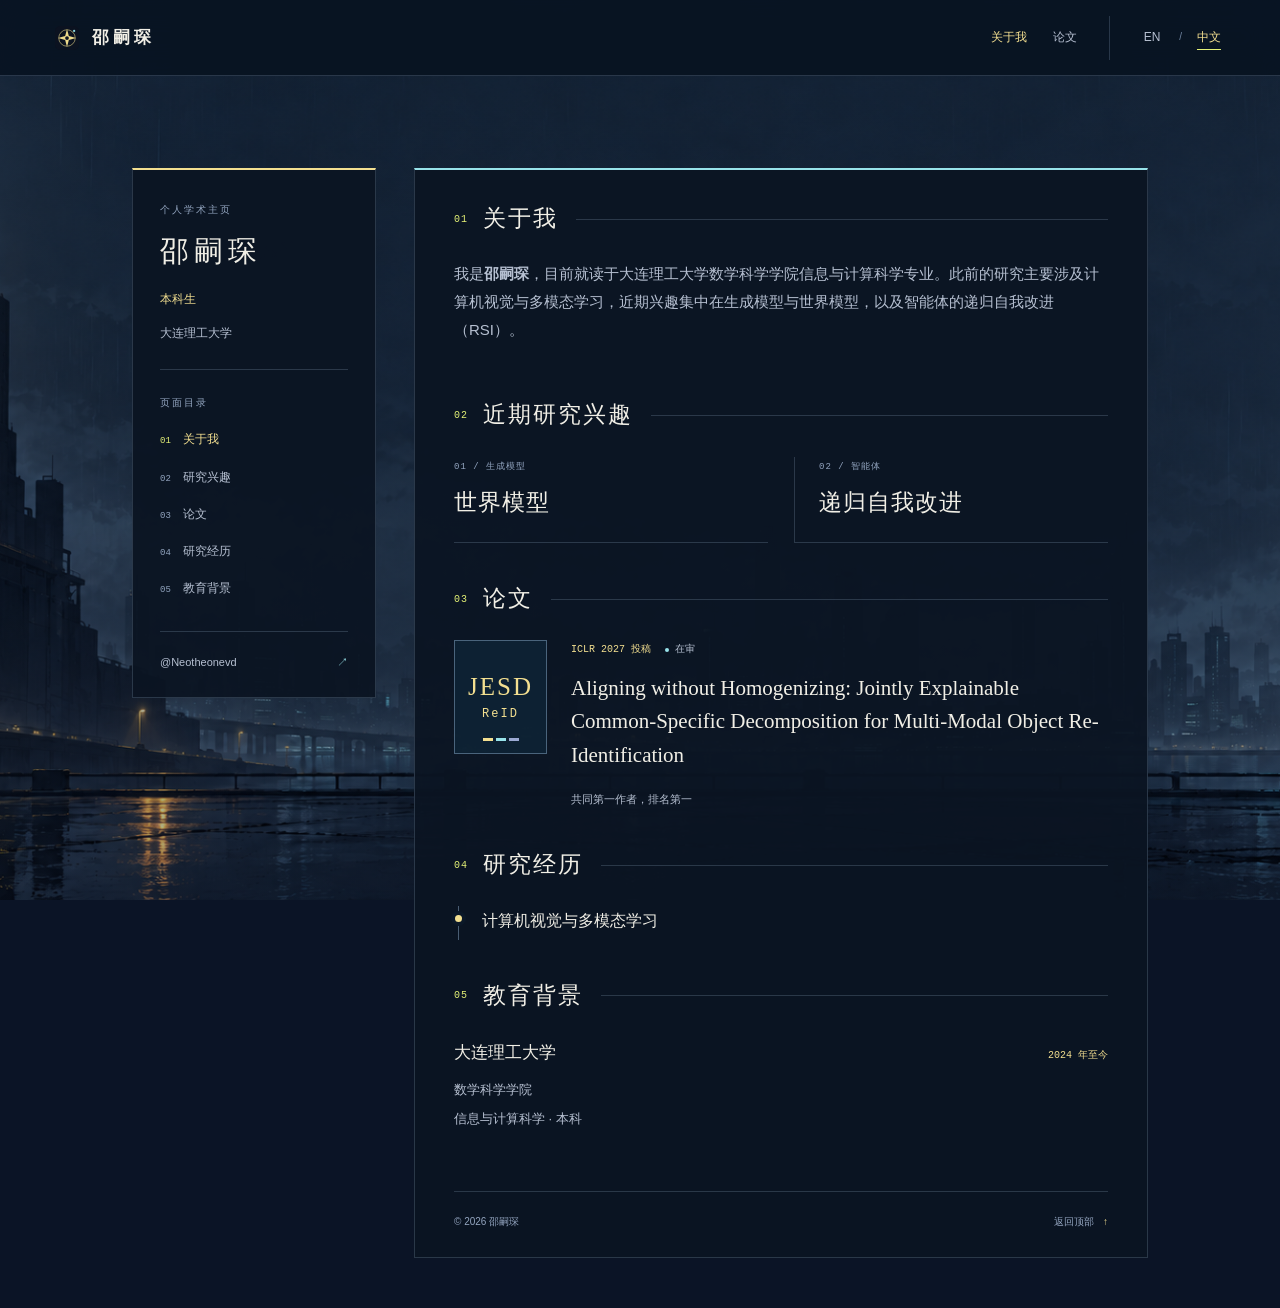
==== commit cb39f941: "Add concise university and research introductions in each language" ====
--- a/zh/index.html
+++ b/zh/index.html
@@ -4,7 +4,7 @@
   <meta charset="utf-8">
   <meta name="viewport" content="width=device-width, initial-scale=1">
   <meta name="theme-color" content="#0b1220">
-  <meta name="description" content="邵嗣琛 · 大连理工大学 · 个人学术主页">
+  <meta name="description" content="邵嗣琛，大连理工大学信息与计算科学专业本科生。此前从事计算机视觉与多模态学习研究，近期关注生成模型、世界模型与智能体的递归自我改进。">
   <meta property="og:title" content="邵嗣琛">
   <meta property="og:type" content="website">
   <meta property="og:image" content="https://neotheonevd.github.io/assets/rain-city-david-lucy-v3.png">
@@ -39,7 +39,7 @@
     <main id="main" tabindex="-1">
       <section class="section about-section" id="about" aria-labelledby="about-title"><div class="section-heading"><span class="section-number">01</span><h2 id="about-title">关于我</h2><span class="heading-line"></span></div>
         <div class="about-copy">
-          <!-- Personal introduction: the owner will supply the text for this language. -->
+          <p>我是<strong>邵嗣琛</strong>，目前就读于<a href="https://www.dlut.edu.cn/" target="_blank" rel="noopener noreferrer">大连理工大学</a>数学科学学院信息与计算科学专业。此前的研究主要涉及计算机视觉与多模态学习，近期兴趣集中在生成模型与世界模型，以及智能体的递归自我改进（RSI）。</p>
         </div>
       </section>
       <section class="section" id="research" aria-labelledby="research-title"><div class="section-heading"><span class="section-number">02</span><h2 id="research-title">近期研究兴趣</h2><span class="heading-line"></span></div>
